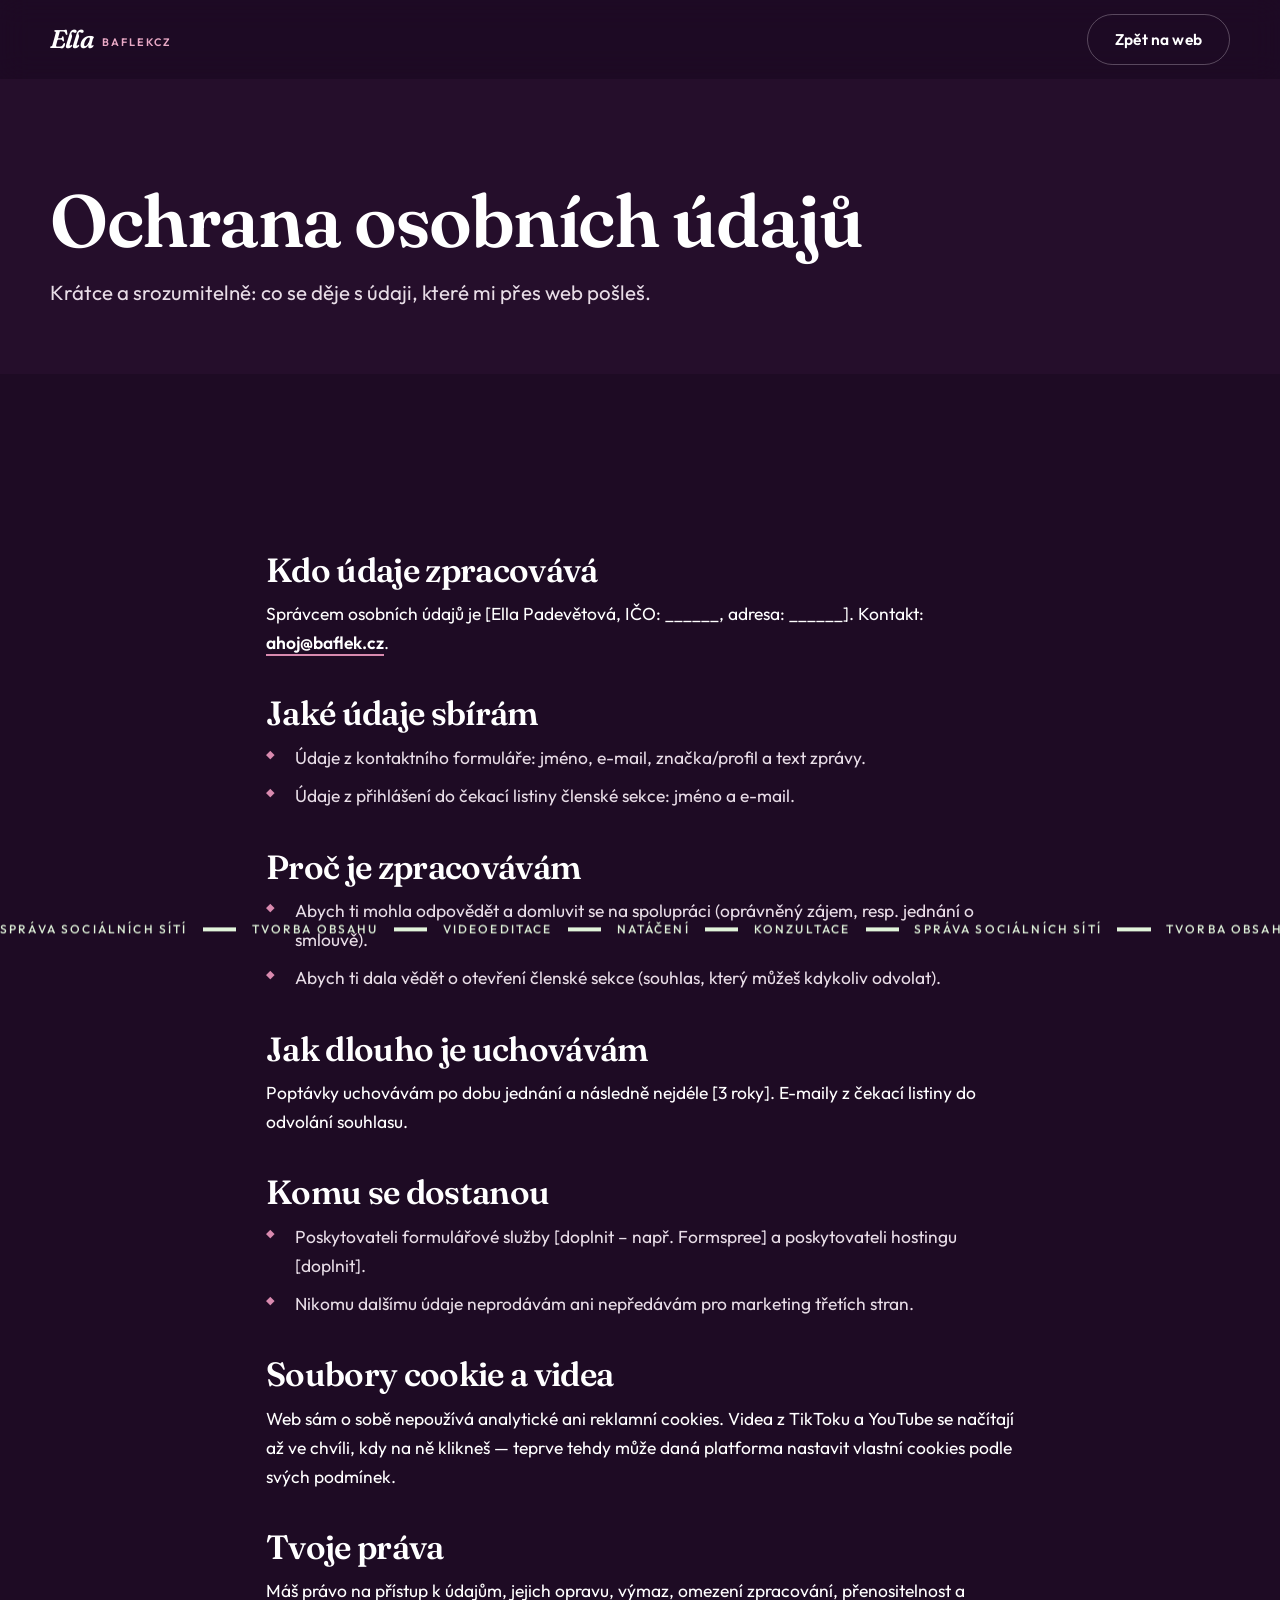
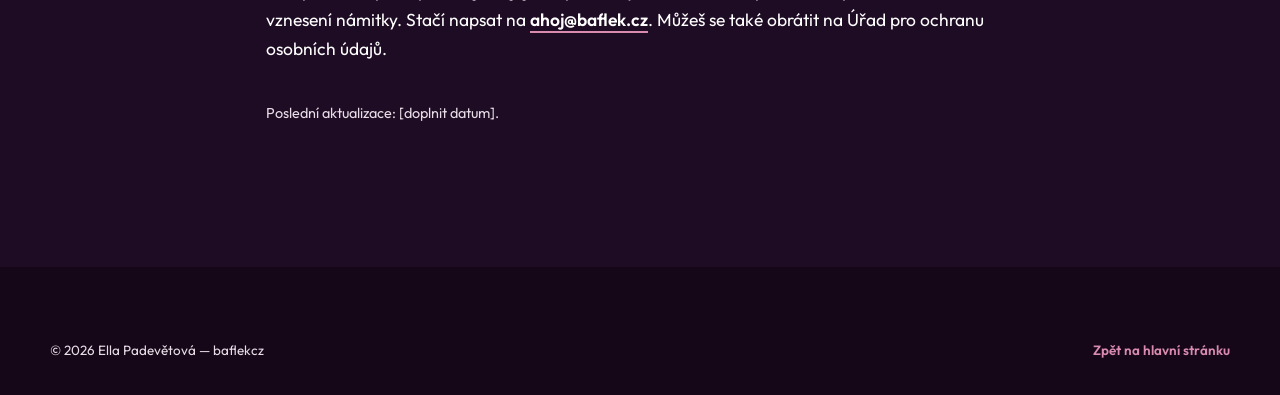
==== ochrana-osobnich-udaju.html @ c5ff00ac "Web Ella / baflekcz Statický web kreativní značky Ella / baflekcz — správa sociálních sítí, tvorba o" ====
<!DOCTYPE html>
<html lang="cs">
<head>
<meta charset="utf-8">
<meta name="viewport" content="width=device-width, initial-scale=1">
<title>Ochrana osobních údajů — Ella (baflekcz)</title>
<meta name="description" content="Jak nakládám s osobními údaji, které mi pošlete přes formulář na webu.">
<link rel="canonical" href="https://www.baflek.cz/ochrana-osobnich-udaju.html">
<meta name="robots" content="index, follow">
<meta name="theme-color" content="#1E0C22">
<link rel="icon" href="assets/img/favicon.svg" type="image/svg+xml">
<link rel="preconnect" href="https://fonts.googleapis.com">
<link rel="preconnect" href="https://fonts.gstatic.com" crossorigin>
<link href="https://fonts.googleapis.com/css2?family=Fraunces:ital,opsz,wght@0,9..144,400..700;1,9..144,400..700&family=Outfit:wght@300;400;500;600&display=swap" rel="stylesheet">
<link rel="stylesheet" href="assets/css/style.css">
<link rel="stylesheet" href="assets/css/motion.css">
<script>document.documentElement.classList.add("js");</script>
</head>
<body>
<a class="skip-link" href="#main">Přeskočit na obsah</a>

<header class="header" id="header">
  <div class="container header__inner">
    <a class="brand" href="index.html"><span class="brand__mark">Ella</span><span class="brand__handle">baflekcz</span></a>
    <a class="btn btn--ghost" href="index.html">Zpět na web</a>
  </div>
</header>

<main id="main">
  <section class="page-hero">
    <div class="container">
      <h1>Ochrana osobních údajů</h1>
      <p class="lead">Krátce a srozumitelně: co se děje s údaji, které mi přes web pošleš.</p>
    </div>
  </section>

  <section class="section">
    <div class="container prose">
      <!--
        ⚠️ DOPLNIT PŘED SPUŠTĚNÍM
        Níže jsou hranaté závorky, kam je potřeba doplnit skutečné údaje
        (jméno/firma, IČO, adresa, e-mail) a ověřit použité služby.
        Tenhle text je vzor, ne právní poradenství.
      -->
      <h2>Kdo údaje zpracovává</h2>
      <p>
        Správcem osobních údajů je [Ella Padevětová, IČO: ______, adresa: ______].
        Kontakt: <a class="link-underline" href="mailto:ahoj@baflek.cz">ahoj@baflek.cz</a>.
      </p>

      <h2>Jaké údaje sbírám</h2>
      <ul>
        <li>Údaje z kontaktního formuláře: jméno, e-mail, značka/profil a text zprávy.</li>
        <li>Údaje z přihlášení do čekací listiny členské sekce: jméno a e-mail.</li>
      </ul>

      <h2>Proč je zpracovávám</h2>
      <ul>
        <li>Abych ti mohla odpovědět a domluvit se na spolupráci (oprávněný zájem, resp. jednání o smlouvě).</li>
        <li>Abych ti dala vědět o otevření členské sekce (souhlas, který můžeš kdykoliv odvolat).</li>
      </ul>

      <h2>Jak dlouho je uchovávám</h2>
      <p>
        Poptávky uchovávám po dobu jednání a následně nejdéle [3 roky].
        E-maily z čekací listiny do odvolání souhlasu.
      </p>

      <h2>Komu se dostanou</h2>
      <ul>
        <li>Poskytovateli formulářové služby [doplnit – např. Formspree] a poskytovateli hostingu [doplnit].</li>
        <li>Nikomu dalšímu údaje neprodávám ani nepředávám pro marketing třetích stran.</li>
      </ul>

      <h2>Soubory cookie a videa</h2>
      <p>
        Web sám o sobě nepoužívá analytické ani reklamní cookies. Videa z TikToku
        a YouTube se načítají až ve chvíli, kdy na ně klikneš — teprve tehdy může
        daná platforma nastavit vlastní cookies podle svých podmínek.
      </p>

      <h2>Tvoje práva</h2>
      <p>
        Máš právo na přístup k údajům, jejich opravu, výmaz, omezení zpracování,
        přenositelnost a vznesení námitky. Stačí napsat na
        <a class="link-underline" href="mailto:ahoj@baflek.cz">ahoj@baflek.cz</a>.
        Můžeš se také obrátit na Úřad pro ochranu osobních údajů.
      </p>

      <p style="margin-top:2.4rem; color: var(--ink-soft); font-size:.9rem;">
        Poslední aktualizace: [doplnit datum].
      </p>
    </div>
  </section>
</main>

<footer class="footer">
  <div class="container">
    <div class="footer__bottom" style="border-top:0; padding-top:0;">
      <span>© <span id="rok">2026</span> Ella Padevětová — baflekcz</span>
      <a class="link-underline" style="color: var(--accent); background-image:none;" href="index.html">Zpět na hlavní stránku</a>
    </div>
  </div>
</footer>
<script src="assets/js/main.js" defer></script>
<script src="assets/js/motion.js" defer></script>
</body>
</html>
---- assets/css/style.css ----
/* =========================================================
   Ella / baflekcz — vizuální styl
   Základní barva: #4B2348 (švestková)
   Záměr: výrazné, kreativní, ženské a profesionální.
   Bez dominantní černé, bez "business bro", bez cukrkandlové růžové.
   ========================================================= */

/* ---------- 1. Tokeny ---------- */
:root {
  /* ---- Značka ----
     Švestková je hlavní barva. Fialová, modrá a burgundy z Instagramu
     jsou v paletě jako hloubka a záře, nikdy jako dominantní plocha. */
  --plum:        #4B2348;  /* hlavní švestková */
  --plum-soft:   #6E3A69;
  --burgundy:    #7A2445;  /* červeno-fialová – hloubka a přechody */
  --violet:      #3D2A6E;  /* modro-fialová – jen v zářích, ne jako plocha */

  /* ---- Tmavé plochy ---- */
  --bg:          #1E0B24;  /* pozadí celého webu */
  --bg-deep:     #150718;  /* patička */
  --surface:     #2B1233;  /* karty */
  --surface-alt: #250E2B;  /* jemně odlišená sekce */
  --surface-hi:  #38193F;  /* vstupní pole a hover */

  /* ---- Zvýraznění ---- */
  --accent:      #D98AAF;  /* hlavní zvýraznění – tlačítka a akcenty */
  --accent-hi:   #E9A9C6;  /* hover */
  --on-accent:   #2A0E1C;  /* text na zvýrazněné ploše */

  /* ---- Text ---- */
  --ink:         #FFFFFF;  /* hlavní text a nadpisy */
  --ink-soft:    #E8DDE7;  /* sekundární text */
  --ink-mute:    #B49CB7;  /* popisky, meta údaje */
  --lilac:       #E7D9E8;  /* světlá lila */
  --offwhite:    #FAF7FA;
  --cream:       var(--offwhite);

  --on-dark:      var(--ink);
  --on-dark-soft: var(--ink-soft);
  --plum-deep:    #2A1030;
  --accent-deep:  var(--accent-hi);

  /* ---- Linky a obrysy ---- */
  --line:        rgba(232, 221, 231, .14);
  --line-strong: rgba(232, 221, 231, .30);

  /* ---- Typografie ---- */
  --font-display: "Fraunces", "Georgia", "Times New Roman", serif;
  --font-body: "Outfit", "Segoe UI", system-ui, -apple-system, sans-serif;

  /* ---- Rytmus ---- */
  --container: 1180px;
  --gutter: clamp(1.25rem, 5vw, 3rem);
  --section-y: clamp(4.5rem, 11vw, 9rem);
  --radius: 22px;
  --radius-lg: 40px;

  --shadow-sm: 0 2px 10px rgba(0, 0, 0, .28);
  --shadow-md: 0 18px 40px -22px rgba(0, 0, 0, .7);
  --shadow-lg: 0 40px 80px -40px rgba(0, 0, 0, .85);

  --ease: cubic-bezier(.22, 1, .36, 1);
}

/* ---------- 2. Reset & základ ---------- */
*, *::before, *::after { box-sizing: border-box; }

html {
  scroll-behavior: smooth;
  -webkit-text-size-adjust: 100%;
  scroll-padding-top: 92px;
}

body {
  margin: 0;
  font-family: var(--font-body);
  font-size: clamp(1rem, .96rem + .25vw, 1.09rem);
  line-height: 1.65;
  color: var(--ink);
  background: var(--bg);
  -webkit-font-smoothing: antialiased;
  overflow-x: hidden;
}

img, svg, video, iframe { display: block; max-width: 100%; }
img { height: auto; }

a { color: inherit; text-decoration: none; }
button { font: inherit; cursor: pointer; border: 0; background: none; color: inherit; }
ul { list-style: none; margin: 0; padding: 0; }

h1, h2, h3, h4 {
  font-family: var(--font-display);
  font-weight: 600;
  line-height: 1.04;
  letter-spacing: -.02em;
  margin: 0;
  font-variation-settings: "SOFT" 0, "WONK" 1, "opsz" 40;
}

p { margin: 0 0 1.1em; }
p:last-child { margin-bottom: 0; }

::selection { background: var(--accent); color: var(--on-accent); }

:focus-visible {
  outline: 3px solid var(--accent);
  outline-offset: 3px;
  border-radius: 6px;
}

/* ---------- 3. Layout pomůcky ---------- */
.container {
  width: min(100% - (2 * var(--gutter)), var(--container));
  margin-inline: auto;
}
.container--wide { width: min(100% - (2 * var(--gutter)), 1380px); }

.section { padding-block: var(--section-y); position: relative; }

.visually-hidden {
  position: absolute !important;
  width: 1px; height: 1px;
  margin: -1px; padding: 0; border: 0;
  clip-path: inset(50%);
  overflow: hidden; white-space: nowrap;
}

.skip-link {
  position: absolute; top: .5rem; left: .5rem;
  transform: translateY(-200%);
  background: var(--plum); color: var(--cream);
  padding: .7rem 1.1rem; border-radius: 999px; z-index: 200;
  transition: transform .2s var(--ease);
}
.skip-link:focus { transform: translateY(0); }

/* ---------- 4. Typografické stavební prvky ---------- */
.eyebrow {
  display: inline-flex;
  align-items: center;
  gap: .6rem;
  font-size: .74rem;
  letter-spacing: .22em;
  text-transform: uppercase;
  font-weight: 600;
  color: var(--lilac);
  margin: 0 0 1.1rem;
}
.eyebrow::before {
  content: "";
  width: 26px; height: 2px;
  background: var(--accent);
  border-radius: 2px;
}
.eyebrow--light { color: var(--lilac); }

.section-title {
  font-size: clamp(2.1rem, 1.4rem + 3.2vw, 4rem);
  max-width: 20ch;
}
.section-title em {
  font-style: italic;
  color: var(--accent);
  font-variation-settings: "SOFT" 40, "WONK" 1;
}

.lead {
  font-size: clamp(1.05rem, 1rem + .45vw, 1.28rem);
  color: var(--ink-soft);
  max-width: 58ch;
}

.section-head {
  display: grid;
  gap: clamp(1.2rem, 3vw, 3rem);
  grid-template-columns: 1fr;
  align-items: end;
  margin-bottom: clamp(2.5rem, 6vw, 4.5rem);
}
@media (min-width: 900px) {
  .section-head--split { grid-template-columns: 1.15fr .85fr; }
}

/* Číslo sekce */
.section-index {
  font-family: var(--font-display);
  font-size: .85rem;
  letter-spacing: .1em;
  color: var(--accent-deep);
  font-weight: 600;
}

/* ---------- 5. Tlačítka ---------- */
.btn {
  --btn-bg: var(--accent);
  --btn-fg: var(--on-accent);
  display: inline-flex;
  align-items: center;
  justify-content: center;
  gap: .6rem;
  padding: .95rem 1.7rem;
  background: var(--btn-bg);
  color: var(--btn-fg);
  border-radius: 999px;
  font-weight: 600;
  font-size: .97rem;
  letter-spacing: .01em;
  line-height: 1.2;
  text-align: center;
  transition: transform .35s var(--ease), box-shadow .35s var(--ease), background-color .25s ease;
  box-shadow: var(--shadow-sm);
  will-change: transform;
}
.btn:hover { transform: translateY(-3px); box-shadow: var(--shadow-md); background: var(--accent-deep); }
.btn:active { transform: translateY(-1px); }

.btn--accent { --btn-bg: var(--accent); --btn-fg: var(--on-accent); }
.btn--accent:hover { background: var(--accent-deep); color: var(--on-accent); }

.btn--ghost {
  --btn-bg: transparent;
  --btn-fg: var(--ink);
  border: 1.5px solid var(--line-strong);
  box-shadow: none;
}
.btn--ghost:hover { background: rgba(247, 238, 244, .09); color: var(--ink); }

.btn--light { --btn-bg: var(--cream); --btn-fg: var(--plum); }
.btn--light:hover { background: #fff; color: var(--plum-deep); }

.btn .arrow { transition: transform .35s var(--ease); }
.btn:hover .arrow { transform: translateX(4px); }

/* Textový odkaz s podtržením */
.link-underline {
  font-weight: 600;
  color: var(--ink);
  background-image: linear-gradient(var(--accent), var(--accent));
  background-size: 100% 2px;
  background-repeat: no-repeat;
  background-position: 0 100%;
  padding-bottom: 2px;
  transition: background-size .3s var(--ease);
}
.link-underline:hover { background-size: 100% 8px; }

/* ---------- 6. Hlavička ---------- */
.header {
  position: sticky;
  top: 0;
  z-index: 100;
  padding-block: .85rem;
  background: rgba(30, 11, 36, .72);
  backdrop-filter: blur(14px);
  -webkit-backdrop-filter: blur(14px);
  border-bottom: 1px solid transparent;
  transition: border-color .3s ease, background-color .3s ease, padding .3s ease;
}
.header.is-stuck {
  border-bottom-color: var(--line);
  background: rgba(30, 11, 36, .94);
}

.header__inner {
  display: flex;
  align-items: center;
  justify-content: space-between;
  gap: 1rem;
}

.brand {
  display: inline-flex;
  align-items: baseline;
  gap: .5rem;
  font-family: var(--font-display);
  font-size: 1.6rem;
  font-weight: 600;
  letter-spacing: -.03em;
  color: var(--ink);
}
.brand__mark {
  font-style: italic;
  font-variation-settings: "SOFT" 60, "WONK" 1;
}
.brand__handle {
  font-family: var(--font-body);
  font-size: .68rem;
  letter-spacing: .18em;
  text-transform: uppercase;
  font-weight: 600;
  color: var(--accent-deep);
  transform: translateY(-2px);
}

.nav { display: none; }
@media (min-width: 940px) {
  .nav { display: flex; align-items: center; gap: clamp(1rem, 2.2vw, 2rem); }
}
.nav__link {
  font-size: .95rem;
  font-weight: 500;
  color: var(--ink-soft);
  position: relative;
  padding-block: .3rem;
  transition: color .2s ease;
}
.nav__link::after {
  content: "";
  position: absolute;
  left: 0; bottom: 0;
  width: 100%; height: 2px;
  background: var(--accent);
  border-radius: 2px;
  transform: scaleX(0);
  transform-origin: left;
  transition: transform .3s var(--ease);
}
.nav__link:hover, .nav__link.is-active { color: var(--ink); }
.nav__link:hover::after, .nav__link.is-active::after { transform: scaleX(1); }

.header__cta { display: none; }
@media (min-width: 940px) { .header__cta { display: inline-flex; padding: .7rem 1.35rem; font-size: .9rem; } }

/* Burger */
.burger {
  display: inline-flex;
  flex-direction: column;
  justify-content: center;
  gap: 5px;
  width: 46px; height: 46px;
  align-items: center;
  border-radius: 50%;
  background: rgba(247, 238, 244, .08);
  transition: background-color .25s ease;
}
.burger:hover { background: rgba(247, 238, 244, .15); }
.burger span {
  display: block;
  width: 19px; height: 2px;
  background: var(--ink);
  border-radius: 2px;
  transition: transform .3s var(--ease), opacity .2s ease;
}
@media (min-width: 940px) { .burger { display: none; } }
.burger[aria-expanded="true"] span:nth-child(1) { transform: translateY(7px) rotate(45deg); }
.burger[aria-expanded="true"] span:nth-child(2) { opacity: 0; }
.burger[aria-expanded="true"] span:nth-child(3) { transform: translateY(-7px) rotate(-45deg); }

/* Mobilní menu */
.mobile-nav {
  position: fixed;
  inset: 0;
  z-index: 99;
  background: var(--plum-deep);
  color: var(--on-dark);
  padding: 6.5rem var(--gutter) 3rem;
  display: flex;
  flex-direction: column;
  justify-content: center;
  gap: .4rem;
  opacity: 0;
  visibility: hidden;
  transform: translateY(-12px);
  transition: opacity .35s var(--ease), transform .35s var(--ease), visibility .35s;
}
.mobile-nav.is-open { opacity: 1; visibility: visible; transform: translateY(0); }
.mobile-nav a {
  font-family: var(--font-display);
  font-size: clamp(1.8rem, 8vw, 2.6rem);
  padding-block: .35rem;
  border-bottom: 1px solid rgba(246, 236, 243, .12);
}
.mobile-nav a:last-of-type { border-bottom: 0; }
.mobile-nav .btn { margin-top: 1.6rem; align-self: flex-start; }
body.no-scroll { overflow: hidden; }

/* ---------- 7. Hero ---------- */
.hero {
  position: relative;
  padding-top: clamp(3rem, 7vw, 5.5rem);
  padding-bottom: clamp(3rem, 8vw, 6rem);
  overflow: hidden;
}

.hero__grid {
  display: grid;
  gap: clamp(2.5rem, 6vw, 4rem);
  align-items: center;
}
@media (min-width: 980px) {
  .hero__grid { grid-template-columns: 1.08fr .92fr; }
}

.hero__title {
  font-size: clamp(3.2rem, 1.5rem + 9vw, 8rem);
  line-height: .92;
  letter-spacing: -.045em;
  color: var(--ink);
  margin-bottom: 1.4rem;
}
.hero__title .line { display: block; }
.hero__title .accentuate {
  font-style: italic;
  font-variation-settings: "SOFT" 60, "WONK" 1;
  color: var(--accent);
}

.hero__intro { max-width: 46ch; margin-bottom: 2rem; }

.hero__actions { display: flex; flex-wrap: wrap; gap: .8rem; }

.hero__meta {
  display: flex;
  flex-wrap: wrap;
  gap: 1.6rem 2.4rem;
  margin-top: clamp(2.4rem, 5vw, 3.4rem);
  padding-top: 1.8rem;
  border-top: 1px solid var(--line);
}
.hero__stat strong {
  display: block;
  font-family: var(--font-display);
  font-size: clamp(1.6rem, 1.2rem + 1.4vw, 2.3rem);
  color: var(--ink);
  line-height: 1;
}
.hero__stat span {
  font-size: .82rem;
  letter-spacing: .06em;
  color: var(--ink-soft);
  text-transform: uppercase;
}

/* Portrét v oblouku */
.hero__visual { position: relative; }

.arch {
  position: relative;
  aspect-ratio: 4 / 5;
  border-radius: 50vw 50vw 28px 28px;
  overflow: hidden;
  background: linear-gradient(155deg, #7A4374 0%, #4B2348 55%, #331634 100%);
  box-shadow: var(--shadow-lg);
  isolation: isolate;
}
.arch img { width: 100%; height: 100%; object-fit: cover; }
.arch__placeholder {
  position: absolute;
  inset: 0;
  display: grid;
  place-content: center;
  text-align: center;
  gap: .6rem;
  padding: 2rem;
  color: var(--on-dark-soft);
}
.arch__placeholder strong {
  font-family: var(--font-display);
  font-size: clamp(2.4rem, 6vw, 3.6rem);
  color: var(--on-dark);
  font-style: italic;
}
.arch__placeholder span { font-size: .78rem; letter-spacing: .18em; text-transform: uppercase; }

/* Dekorativní tvary */
.blob {
  position: absolute;
  border-radius: 50%;
  filter: blur(60px);
  opacity: .42;
  z-index: -1;
  pointer-events: none;
}
.blob--1 { width: 46vw; max-width: 560px; aspect-ratio: 1; background: var(--violet); top: -14%; right: -12%; }
.blob--2 { width: 34vw; max-width: 420px; aspect-ratio: 1; background: var(--burgundy); bottom: -10%; left: -12%; }

.sticker {
  position: absolute;
  display: grid;
  place-content: center;
  text-align: center;
  width: clamp(96px, 14vw, 138px);
  aspect-ratio: 1;
  border-radius: 50%;
  background: var(--accent);
  color: var(--on-accent);
  font-family: var(--font-display);
  font-size: clamp(.78rem, 1.1vw, .95rem);
  font-weight: 600;
  line-height: 1.25;
  padding: .8rem;
  box-shadow: var(--shadow-md);
  transform: rotate(-9deg);
  z-index: 3;
}
.hero .sticker { right: -4%; bottom: 8%; animation: float 6s ease-in-out infinite; }

@keyframes float {
  0%, 100% { transform: rotate(-9deg) translateY(0); }
  50%      { transform: rotate(-6deg) translateY(-10px); }
}

/* ---------- 8. Běžící pás ---------- */
.marquee {
  background: var(--plum);
  color: var(--on-dark);
  padding-block: 1.05rem;
  overflow: hidden;
  border-block: 1px solid rgba(255,255,255,.08);
}
.marquee__track {
  display: flex;
  gap: 2.6rem;
  width: max-content;
  animation: slide 34s linear infinite;
}
.marquee__track > span {
  display: inline-flex;
  align-items: center;
  gap: 2.6rem;
  font-family: var(--font-display);
  font-size: clamp(1.05rem, 2.4vw, 1.6rem);
  white-space: nowrap;
  letter-spacing: -.01em;
}
.marquee__track > span::after {
  content: "✦";
  color: var(--accent);
  font-size: .8em;
}
.marquee:hover .marquee__track { animation-play-state: paused; }

@keyframes slide {
  from { transform: translateX(0); }
  to   { transform: translateX(-50%); }
}

/* ---------- 9. Služby ---------- */
.services__grid {
  display: grid;
  gap: 1.1rem;
  grid-template-columns: repeat(auto-fit, minmax(min(100%, 270px), 1fr));
}

.service {
  position: relative;
  padding: clamp(1.6rem, 3vw, 2.2rem);
  background: var(--surface);
  border: 1px solid var(--line);
  border-radius: var(--radius);
  transition: transform .4s var(--ease), box-shadow .4s var(--ease), border-color .3s ease;
  overflow: hidden;
}
.service::after {
  content: "";
  position: absolute;
  inset: auto -30% -60% auto;
  width: 200px; aspect-ratio: 1;
  background: radial-gradient(circle, rgba(217,138,175,.20), transparent 70%);
  opacity: 0;
  transition: opacity .4s ease;
}
.service:hover { transform: translateY(-6px); box-shadow: var(--shadow-md); border-color: var(--line-strong); }
.service:hover::after { opacity: 1; }

.service__num {
  font-family: var(--font-display);
  font-size: .8rem;
  color: var(--accent-deep);
  letter-spacing: .1em;
  display: block;
  margin-bottom: 1.4rem;
}
.service h3 {
  font-size: clamp(1.25rem, 1.1rem + .5vw, 1.5rem);
  margin-bottom: .6rem;
  color: var(--ink);
}
.service p { font-size: .96rem; color: var(--ink-soft); margin: 0; }

/* ---------- 10. Ukázky práce (videa) ---------- */
.work { background: var(--surface-alt); }

/* Mřížka je záměrně jen 1 nebo 3 sloupce.
   Videa na výšku vyplní řadu po třech, videa na šířku dostanou
   vlastní pruh přes celou šířku — díky tomu v mřížce nevznikají
   prázdná místa a širokoúhlé video není zbytečně malé. */
.work__grid {
  display: grid;
  gap: clamp(1rem, 2.4vw, 1.6rem);
  grid-template-columns: 1fr;
  align-items: start;
}
@media (min-width: 900px) {
  .work__grid { grid-template-columns: repeat(3, 1fr); }
}

.work__item--wide {
  grid-column: 1 / -1;
  width: 100%;
  max-width: 940px;
  margin-inline: auto;
}

.video-card {
  position: relative;
  border-radius: var(--radius);
  overflow: hidden;
  background: var(--plum-deep);
  box-shadow: var(--shadow-md);
  transition: transform .4s var(--ease);
}
.video-card:hover { transform: translateY(-5px); }

.video-card__frame {
  position: relative;
  width: 100%;
  border: 0;
  padding: 0;
  display: block;
  background: linear-gradient(150deg, var(--plum) 0%, var(--plum-deep) 100%);
  cursor: pointer;
  overflow: hidden;
}
.video-card__frame[data-ratio="9:16"] { aspect-ratio: 9 / 16; }
.video-card__frame[data-ratio="16:9"] { aspect-ratio: 16 / 9; }
.video-card__frame[data-ratio="1:1"]  { aspect-ratio: 1 / 1; }

.video-card__frame img {
  position: absolute; inset: 0;
  width: 100%; height: 100%;
  object-fit: cover;
  transition: transform .6s var(--ease), opacity .3s ease;
}
.video-card__frame:hover img { transform: scale(1.05); }

.video-card__frame iframe {
  position: absolute; inset: 0;
  width: 100%; height: 100%;
  border: 0;
}

.video-card__play {
  position: absolute;
  left: 50%; top: 50%;
  transform: translate(-50%, -50%);
  width: 66px; aspect-ratio: 1;
  border-radius: 50%;
  background: rgba(251, 246, 241, .92);
  display: grid;
  place-content: center;
  box-shadow: 0 10px 30px rgba(0,0,0,.3);
  transition: transform .3s var(--ease), background-color .3s ease;
  z-index: 2;
}
.video-card__play svg { width: 20px; height: 20px; fill: var(--plum); margin-left: 3px; }
.video-card__frame:hover .video-card__play { transform: translate(-50%, -50%) scale(1.09); background: #fff; }

.video-card__label {
  position: absolute;
  left: 0; right: 0; bottom: 0;
  padding: 2.6rem 1.1rem 1.1rem;
  background: linear-gradient(to top, rgba(46,19,48,.9), transparent);
  color: var(--on-dark);
  text-align: left;
  z-index: 2;
  pointer-events: none;
}
.video-card__label strong { display: block; font-family: var(--font-display); font-size: 1.05rem; }
.video-card__label span { font-size: .78rem; letter-spacing: .1em; text-transform: uppercase; color: var(--on-dark-soft); }

.work__note {
  margin-top: 2.4rem;
  font-size: .93rem;
  color: var(--ink-soft);
  display: flex;
  flex-wrap: wrap;
  align-items: center;
  gap: .5rem 1rem;
}

/* ---------- 11. Reference ---------- */
.testimonials__grid {
  display: grid;
  gap: 1.1rem;
  grid-template-columns: repeat(auto-fit, minmax(min(100%, 300px), 1fr));
}

.testimonial {
  position: relative;
  padding: clamp(1.7rem, 3vw, 2.4rem);
  background: var(--surface);
  border-radius: var(--radius);
  border: 1px solid var(--line);
  display: flex;
  flex-direction: column;
  gap: 1.4rem;
  box-shadow: var(--shadow-sm);
}
.testimonial::before {
  content: "”";
  position: absolute;
  top: -.1em; right: .35em;
  font-family: var(--font-display);
  font-size: 6rem;
  line-height: 1;
  color: rgba(231, 217, 232, .16);
  pointer-events: none;
}
.testimonial blockquote {
  margin: 0;
  font-size: 1.04rem;
  color: var(--ink);
  position: relative;
  z-index: 1;
}
.testimonial figcaption {
  margin-top: auto;
  display: flex;
  align-items: center;
  gap: .85rem;
  font-size: .9rem;
}
.testimonial__avatar {
  width: 44px; height: 44px;
  flex: none;
  border-radius: 50%;
  background: var(--plum-soft);
  color: var(--cream);
  display: grid;
  place-content: center;
  font-family: var(--font-display);
  font-size: 1.05rem;
}
.testimonial__who strong { display: block; color: var(--ink); }
.testimonial__who span { color: var(--ink-soft); font-size: .84rem; }

/* ---------- 12. O mně ---------- */
.about { background: var(--plum-deep); color: var(--on-dark); }
.about .section-title { color: var(--on-dark); }
.about .section-title em { color: var(--accent); }
.about .lead { color: var(--on-dark-soft); }

.about__grid {
  display: grid;
  gap: clamp(2.4rem, 6vw, 4.5rem);
  align-items: start;
}
@media (min-width: 980px) { .about__grid { grid-template-columns: .85fr 1.15fr; } }

.about__visual { position: relative; }
.about .arch {
  border-radius: 50vw 50vw 28px 28px;
  background: linear-gradient(155deg, var(--plum-soft), var(--plum));
  aspect-ratio: 3 / 4;
}
.about .sticker { left: -6%; bottom: 6%; transform: rotate(8deg); }

.story { display: grid; gap: 1.6rem; margin-top: clamp(1.4rem, 3vw, 2.2rem); }
.story p { color: var(--on-dark-soft); font-size: 1.03rem; }
.story p strong { color: var(--on-dark); font-weight: 600; }

.timeline { display: grid; gap: 0; margin-top: .6rem; }
.timeline li {
  display: grid;
  grid-template-columns: 74px 1fr;
  gap: 1.2rem;
  padding: 1.1rem 0;
  border-top: 1px solid rgba(246, 236, 243, .14);
  align-items: baseline;
}
.timeline li:last-child { padding-bottom: 0; }
.timeline__when {
  font-family: var(--font-display);
  color: var(--accent);
  font-size: .95rem;
  letter-spacing: .02em;
}
.timeline__what { color: var(--on-dark-soft); font-size: .98rem; }
.timeline__what strong { color: var(--on-dark); display: block; font-weight: 600; }

/* Tým */
.team {
  margin-top: clamp(3rem, 7vw, 5rem);
  padding-top: clamp(2.4rem, 5vw, 3.4rem);
  border-top: 1px solid rgba(246, 236, 243, .16);
}
.team__grid {
  display: grid;
  gap: 1rem;
  grid-template-columns: repeat(auto-fit, minmax(min(100%, 230px), 1fr));
  margin-top: 2rem;
}
.team__card {
  padding: 1.6rem;
  border-radius: var(--radius);
  background: rgba(246, 236, 243, .06);
  border: 1px solid rgba(246, 236, 243, .12);
  transition: background-color .3s ease, transform .35s var(--ease);
}
.team__card:hover { background: rgba(246, 236, 243, .1); transform: translateY(-4px); }
.team__role {
  font-family: var(--font-display);
  font-size: 1.2rem;
  color: var(--on-dark);
  margin-bottom: .45rem;
}
.team__card p { font-size: .93rem; color: var(--on-dark-soft); margin: 0; }
.team__name {
  display: block;
  margin-top: .8rem;
  font-size: .76rem;
  letter-spacing: .16em;
  text-transform: uppercase;
  color: var(--accent);
}

/* ---------- 13. Členská sekce ---------- */
.membership__inner {
  position: relative;
  border-radius: var(--radius-lg);
  padding: clamp(2.2rem, 6vw, 4.5rem);
  background:
    radial-gradient(120% 120% at 0% 0%, rgba(217,138,175,.16), transparent 55%),
    var(--surface);
  border: 1px solid var(--line);
  overflow: hidden;
}
.membership__grid {
  display: grid;
  gap: clamp(2rem, 5vw, 3.5rem);
  align-items: center;
}
@media (min-width: 900px) { .membership__grid { grid-template-columns: 1.05fr .95fr; } }

.badge-soon {
  display: inline-flex;
  align-items: center;
  gap: .5rem;
  padding: .4rem .95rem;
  border-radius: 999px;
  background: var(--plum);
  color: var(--cream);
  font-size: .72rem;
  letter-spacing: .16em;
  text-transform: uppercase;
  font-weight: 600;
  margin-bottom: 1.2rem;
}
.badge-soon::before {
  content: "";
  width: 7px; height: 7px;
  border-radius: 50%;
  background: var(--accent);
  animation: pulse 2s ease-in-out infinite;
}
@keyframes pulse {
  0%, 100% { opacity: 1; transform: scale(1); }
  50% { opacity: .45; transform: scale(.75); }
}

.checklist { display: grid; gap: .8rem; margin-top: 1.6rem; }
.checklist li {
  display: grid;
  grid-template-columns: 24px 1fr;
  gap: .75rem;
  align-items: start;
  font-size: .98rem;
  color: var(--ink-soft);
}
.checklist li::before {
  content: "✓";
  display: grid;
  place-content: center;
  width: 24px; height: 24px;
  border-radius: 50%;
  background: var(--plum-soft);
  color: var(--cream);
  font-size: .75rem;
  font-weight: 700;
}

/* Formulář pro sběr e-mailů */
.signup {
  background: var(--surface);
  border-radius: var(--radius);
  padding: clamp(1.4rem, 3vw, 2rem);
  box-shadow: var(--shadow-md);
  border: 1px solid var(--line);
}
.signup h3 { font-size: 1.35rem; color: var(--ink); margin-bottom: .5rem; }
.signup p { font-size: .92rem; color: var(--ink-soft); }

.field { display: grid; gap: .4rem; margin-bottom: 1rem; }
.field label {
  font-size: .82rem;
  font-weight: 600;
  letter-spacing: .04em;
  color: var(--lilac);
}
.field input,
.field select,
.field textarea {
  font: inherit;
  font-size: .97rem;
  padding: .85rem 1rem;
  border-radius: 14px;
  border: 1.5px solid var(--line-strong);
  background: var(--surface-hi);
  color: var(--ink);
  width: 100%;
  transition: border-color .25s ease, background-color .25s ease;
}
.field textarea { resize: vertical; min-height: 130px; }
.field input:focus,
.field select:focus,
.field textarea:focus {
  border-color: var(--accent);
  background: var(--surface-hi);
  outline: none;
}
.field__hint { font-size: .8rem; color: var(--ink-soft); }

.form-note { font-size: .8rem; color: var(--ink-soft); margin-top: .9rem; }

/* ---------- 14. Kontakt / spolupráce ---------- */
.contact { background: var(--plum); color: var(--on-dark); }
.contact .section-title { color: var(--on-dark); }
.contact .section-title em { color: var(--accent); }
.contact .lead { color: var(--on-dark-soft); }

.contact__grid {
  display: grid;
  gap: clamp(2.4rem, 6vw, 4rem);
  align-items: start;
}
@media (min-width: 980px) { .contact__grid { grid-template-columns: .95fr 1.05fr; } }

.steps { display: grid; gap: 1.6rem; margin-top: clamp(2rem, 4vw, 2.8rem); }
.step {
  display: grid;
  grid-template-columns: 44px 1fr;
  gap: 1.1rem;
  align-items: start;
}
.step__num {
  width: 44px; height: 44px;
  border-radius: 50%;
  border: 1.5px solid var(--accent);
  color: var(--accent);
  display: grid;
  place-content: center;
  font-family: var(--font-display);
  font-size: 1rem;
}
.step h3 { font-size: 1.15rem; color: var(--on-dark); margin-bottom: .25rem; }
.step p { font-size: .95rem; color: var(--on-dark-soft); margin: 0; }

.contact__card {
  background: var(--surface);
  color: var(--ink);
  border-radius: var(--radius-lg);
  padding: clamp(1.6rem, 4vw, 2.6rem);
  box-shadow: var(--shadow-lg);
}
.contact__card h3 { font-size: clamp(1.4rem, 1.2rem + .8vw, 1.9rem); color: var(--ink); margin-bottom: 1.4rem; }

.form-row { display: grid; gap: 0 1rem; }
@media (min-width: 620px) { .form-row { grid-template-columns: 1fr 1fr; } }

.contact__direct {
  margin-top: 2.6rem;
  padding-top: 1.8rem;
  border-top: 1px solid rgba(246, 236, 243, .18);
  display: grid;
  gap: .6rem;
  font-size: .97rem;
}
.contact__direct a { color: var(--on-dark); }
.contact__direct a:hover { color: var(--accent); }

/* ---------- 15. Patička ---------- */
.footer {
  background: var(--bg-deep);
  color: var(--on-dark-soft);
  padding-block: clamp(3rem, 7vw, 4.5rem) 2rem;
}
.footer__top {
  display: grid;
  gap: 2.4rem;
  padding-bottom: 2.6rem;
  border-bottom: 1px solid rgba(246, 236, 243, .14);
}
@media (min-width: 860px) { .footer__top { grid-template-columns: 1.4fr 1fr 1fr; } }

.footer .brand { color: var(--on-dark); font-size: 2rem; }
.footer__about { max-width: 40ch; font-size: .95rem; margin-top: 1rem; }

.footer h4 {
  font-family: var(--font-body);
  font-size: .76rem;
  letter-spacing: .18em;
  text-transform: uppercase;
  color: var(--accent);
  margin-bottom: 1rem;
  font-weight: 600;
}
.footer__list { display: grid; gap: .6rem; font-size: .95rem; }
.footer__list a:hover { color: var(--on-dark); }

.socials { display: flex; flex-wrap: wrap; gap: .6rem; margin-top: 1.6rem; }
.socials a {
  width: 42px; height: 42px;
  display: grid;
  place-content: center;
  border-radius: 50%;
  background: rgba(246, 236, 243, .08);
  border: 1px solid rgba(246, 236, 243, .14);
  transition: background-color .25s ease, transform .3s var(--ease), border-color .25s ease;
}
.socials a:hover { background: var(--accent); border-color: var(--accent); transform: translateY(-3px); }
.socials svg { width: 18px; height: 18px; fill: var(--on-dark); }
.socials a:hover svg { fill: var(--on-accent); }

.footer__bottom {
  padding-top: 1.8rem;
  display: flex;
  flex-wrap: wrap;
  gap: .6rem 1.6rem;
  justify-content: space-between;
  font-size: .84rem;
}

/* ---------- 16. Vnitřní stránky ---------- */
.page-hero {
  padding-block: clamp(3.5rem, 9vw, 6.5rem) clamp(2.5rem, 6vw, 4rem);
  background: var(--surface-alt);
  position: relative;
  overflow: hidden;
}
.page-hero h1 {
  font-size: clamp(2.4rem, 1.6rem + 4.4vw, 4.6rem);
  color: var(--ink);
  margin-bottom: 1rem;
}
.prose { max-width: 68ch; }
.prose h2 { font-size: clamp(1.5rem, 1.2rem + 1.2vw, 2.1rem); color: var(--ink); margin: 2.4rem 0 .8rem; }
.prose ul { display: grid; gap: .6rem; margin: 0 0 1.2rem; }
.prose ul li { display: grid; grid-template-columns: 18px 1fr; gap: .7rem; color: var(--ink-soft); }
.prose ul li::before { content: "◆"; color: var(--accent); font-size: .7rem; line-height: 1.9; }

/* ---------- 17. Animace při scrollu ---------- */
/* Skrytí platí jen tehdy, když běží JavaScript. Kdyby se main.js
   nenačetl, zůstane celý obsah normálně viditelný. */
.js .reveal {
  opacity: 0;
  transform: translateY(22px);
  transition: opacity .7s var(--ease), transform .7s var(--ease);
}
.js .reveal.is-visible { opacity: 1; transform: none; }
.js .reveal[data-delay="1"] { transition-delay: .08s; }
.js .reveal[data-delay="2"] { transition-delay: .16s; }
.js .reveal[data-delay="3"] { transition-delay: .24s; }
.js .reveal[data-delay="4"] { transition-delay: .32s; }

@media (prefers-reduced-motion: reduce) {
  html { scroll-behavior: auto; }
  *, *::before, *::after {
    animation-duration: .001ms !important;
    animation-iteration-count: 1 !important;
    transition-duration: .001ms !important;
  }
  .js .reveal { opacity: 1; transform: none; }
}

/* ---------- 18. Tisk ---------- */
@media print {
  .header, .mobile-nav, .marquee, .burger, .video-card__play { display: none !important; }
  body { background: #fff; color: #000; }
}

/* =========================================================
   19. Video v hero sekci
   Web funguje i bez videa — dokud soubor neexistuje, zůstane
   viditelný švestkový přechod pod ním.
   ========================================================= */
.hero { isolation: isolate; }

.hero__video {
  position: absolute;
  inset: 0;
  z-index: -2;
  overflow: hidden;
  pointer-events: none;
  /* Náhrada za video, dokud soubor neexistuje. Video se vykreslí přes ni. */
  background:
    radial-gradient(70% 90% at 78% 18%, rgba(122, 36, 69, .85), transparent 70%),
    linear-gradient(205deg, var(--violet) 0%, var(--plum) 52%, #2A1030 100%);
}
.hero__video video {
  width: 100%;
  height: 100%;
  object-fit: cover;
  opacity: .55;
}
/* Tmavý závoj nad videem – drží text čitelný. Obě vrstvy jsou
   průsvitné, takže video zůstává vidět. */
.hero__video::after {
  content: "";
  position: absolute;
  inset: 0;
  background:
    linear-gradient(to bottom, transparent 55%, var(--bg) 100%),
    linear-gradient(105deg, var(--bg) 2%, rgba(30, 11, 36, .82) 40%, rgba(30, 11, 36, .30) 100%);
}

@media (prefers-reduced-motion: reduce) {
  .hero__video video { display: none; }
}

/* =========================================================
   20. Krátké představení pod hero
   ========================================================= */
.intro {
  padding-block: clamp(3rem, 7vw, 5rem);
  border-bottom: 1px solid var(--line);
}
.intro__grid {
  display: grid;
  gap: clamp(1.6rem, 4vw, 3.2rem);
  align-items: center;
}
@media (min-width: 900px) {
  .intro__grid { grid-template-columns: auto 1fr; }
}
.intro__portrait {
  width: clamp(110px, 16vw, 168px);
  aspect-ratio: 1;
  border-radius: 50%;
  object-fit: cover;
  background: linear-gradient(150deg, var(--plum-soft), var(--burgundy));
  border: 2px solid var(--line-strong);
}
.intro p {
  font-family: var(--font-display);
  font-size: clamp(1.15rem, 1rem + .85vw, 1.7rem);
  line-height: 1.42;
  color: var(--ink);
  max-width: 46ch;
  letter-spacing: -.01em;
}
.intro p em {
  font-style: italic;
  color: var(--accent);
}
.intro__more {
  margin-top: 1.4rem;
  display: inline-flex;
  align-items: center;
  gap: .5rem;
}

/* =========================================================
   21. Plovoucí CTA na konzultaci
   Na mobilu drží u spodního okraje, na desktopu doplňuje
   tlačítko v hlavičce.
   ========================================================= */
.cta-float {
  position: fixed;
  left: 50%;
  bottom: max(1rem, env(safe-area-inset-bottom));
  transform: translate(-50%, 150%);
  z-index: 95;
  box-shadow: 0 12px 34px -10px rgba(0, 0, 0, .75);
  transition: transform .45s var(--ease), opacity .3s ease;
  white-space: nowrap;
}
.cta-float.is-visible { transform: translate(-50%, 0); }
body.no-scroll .cta-float { opacity: 0; pointer-events: none; }

@media (min-width: 940px) {
  .cta-float { left: auto; right: 1.6rem; transform: translateY(150%); }
  .cta-float.is-visible { transform: translateY(0); }
}

/* =========================================================
   22. Konzultace a rezervace termínu
   ========================================================= */
.booking { background: var(--surface-alt); }

.booking__grid {
  display: grid;
  gap: clamp(2rem, 5vw, 3.5rem);
  align-items: start;
}
@media (min-width: 1000px) {
  .booking__grid { grid-template-columns: .82fr 1.18fr; }
  .booking__intro { position: sticky; top: 108px; }
}

.booking__why {
  display: grid;
  gap: 1rem;
  margin-top: 2rem;
}
.booking__why li {
  display: grid;
  grid-template-columns: 26px 1fr;
  gap: .8rem;
  align-items: start;
  color: var(--ink-soft);
  font-size: .98rem;
}
.booking__why li::before {
  content: "";
  width: 10px; height: 10px;
  margin-top: .45rem;
  border-radius: 50%;
  background: var(--accent);
  box-shadow: 0 0 0 5px rgba(217, 138, 175, .16);
}

.booking__card {
  background: var(--surface);
  border: 1px solid var(--line);
  border-radius: var(--radius-lg);
  padding: clamp(1.5rem, 3.5vw, 2.6rem);
  box-shadow: var(--shadow-md);
}
.booking__card > h3 {
  font-size: clamp(1.35rem, 1.2rem + .7vw, 1.8rem);
  color: var(--ink);
  margin-bottom: .4rem;
}
.booking__lead {
  color: var(--ink-mute);
  font-size: .95rem;
  margin-bottom: 1.8rem;
}

/* Skupiny polí ve formuláři */
.fieldset {
  border: 0;
  padding: 0;
  margin: 0 0 1.6rem;
}
.fieldset legend {
  font-size: .74rem;
  letter-spacing: .18em;
  text-transform: uppercase;
  font-weight: 600;
  color: var(--accent);
  margin-bottom: 1rem;
  padding: 0;
}

/* Místo pro rezervační kalendář */
.booking__calendar {
  margin-top: 1.8rem;
  padding-top: 1.8rem;
  border-top: 1px solid var(--line);
}
.booking__slot {
  display: grid;
  place-content: center;
  gap: .6rem;
  text-align: center;
  min-height: 190px;
  padding: 1.6rem;
  border: 1.5px dashed var(--line-strong);
  border-radius: var(--radius);
  color: var(--ink-mute);
  font-size: .92rem;
}
.booking__slot strong {
  font-family: var(--font-display);
  font-size: 1.15rem;
  color: var(--ink-soft);
}

/* =========================================================
   23. Členství – co je veřejné a co za přihlášením
   ========================================================= */
.locked {
  display: grid;
  gap: .75rem;
  margin-top: 1.8rem;
  padding: 1.2rem 1.4rem;
  border-radius: var(--radius);
  background: rgba(232, 221, 231, .05);
  border: 1px solid var(--line);
}
.locked__row {
  display: grid;
  grid-template-columns: 22px 1fr;
  gap: .8rem;
  align-items: center;
  color: var(--ink-mute);
  font-size: .95rem;
}
.locked__row svg { width: 15px; height: 15px; fill: var(--accent); }
---- assets/css/motion.css ----
/* =========================================================
   Ella / baflekcz — vrstva pohybu (motion layer)
   Doplněk k style.css. Nemění barvy, písma ani text —
   jen to, jak se věci hýbou.

   Architektura (viz motion.js):
     VRSTVA 1  #main a obsah stránky        (normální tok)
     VRSTVA 2  .curtain                     z-index 400
     VRSTVA 3  .cursor, .blend-bar          z-index 500 / 200

   Vrstvy 2 a 3 jsou přímí potomci <body>. Nikdy nesmí ležet
   uvnitř prvku, který animuje transform / filter / opacity —
   takový prvek vytvoří nový containing block a fixed overlay
   by se začal posouvat spolu se stránkou.
   ========================================================= */

/* ---------- 1. Tokeny pohybu (jediný zdroj pravdy) ---------- */
:root {
  --ease-out:    cubic-bezier(.16, 1, .3, 1);
  --ease-in-out: cubic-bezier(.76, 0, .24, 1);
  --ease-in:     cubic-bezier(.7, 0, .84, 0);

  --dur-micro:   .25s;
  --dur-base:    .6s;
  --dur-slow:    .9s;
  --dur-curtain: 1.1s;

  --stagger-word: .04s;
  --stagger-item: .06s;

  /* výška spodního blend pásu — o tolik se zvedne plovoucí CTA */
  --blend-bar-h: 0px;   /* přepne se na výšku pásu, až se pás objeví */
}

/* =========================================================
   2. VRSTVA 2 — opona mezi stránkami (§5.C)
   Dvě plochy v barvě pozadí se zavřou přes viewport, stránka
   se vymění za nimi a plochy se zase otevřou. Animuje se
   jediná vlastnost (height) na dvou prvcích.
   ========================================================= */
.curtain {
  position: fixed;
  inset: 0;
  z-index: 400;
  pointer-events: none;
}
.curtain__panel {
  position: absolute;
  left: 0;
  width: 100%;
  /* 50.5 % místo 50 % — půl procenta zabije subpixelovou spáru
     na displejích s vysokým DPI */
  height: 50.5%;
  background: var(--bg);
  /* Animuje se scaleY, ne height. Výška by byla změna layoutu:
     prohlížeč by ji započítal do CLS a přepočítal na každý snímek.
     scaleY je čistý transform — jede na kompozitoru a CLS je nula. */
  transform: scaleY(0);
  transition: transform var(--dur-base) var(--ease-in-out);
}
.curtain__panel--top    { top: 0;    transform-origin: top; }
.curtain__panel--bottom { bottom: 0; transform-origin: bottom; }

.curtain.is-closed .curtain__panel { transform: scaleY(1); }

/* Odchod na jinou stránku smí být pomalejší než příchod:
   opona tam schovává překreslení nové stránky. */
.curtain.is-leaving .curtain__panel { transition-duration: var(--dur-curtain); }

/* =========================================================
   3. VRSTVA 3 — kurzor (§5.J)
   Jen na zařízeních s myší. mix-blend-mode: difference znamená,
   že je kurzor čitelný na každém podkladu bez jediné podmínky.
   ========================================================= */
@media (hover: hover) and (pointer: fine) {
  html.cursor-none,
  html.cursor-none * { cursor: none; }
}

.cursor {
  position: fixed;
  left: 0;
  top: 0;
  z-index: 500;
  width: 14px;
  height: 14px;
  border-radius: 50%;
  background: #fff;
  color: #000;
  pointer-events: none;
  mix-blend-mode: difference;
  display: grid;
  place-content: center;
  font-family: var(--font-body);
  font-size: 10px;
  font-weight: 600;
  letter-spacing: .08em;
  text-transform: uppercase;
  opacity: 0;
  will-change: transform;
  transition:
    width   var(--dur-micro) var(--ease-out),
    height  var(--dur-micro) var(--ease-out),
    opacity .2s ease;
}
.cursor.is-visible { opacity: 1; }
.cursor__label { opacity: 0; transition: opacity .15s ease; }
.cursor.is-wide .cursor__label { opacity: 1; }

/* =========================================================
   4. VRSTVA 3 — spodní běžící pás v blend režimu (§5.I)
   ========================================================= */
.blend-bar {
  position: fixed;
  left: 0;
  bottom: 0;
  width: 100%;
  z-index: 200;
  pointer-events: none;
  overflow: hidden;
  mix-blend-mode: difference;
  color: #fff;
  /* Pevná výška znamená, že --blend-bar-h nemusí nic měřit:
     plovoucí CTA se posadí rovnou nad pás a nic sebou necukne. */
  height: 42px;
  display: flex;
  align-items: center;
  transform: translateY(120%);
  transition: transform var(--dur-slow) var(--ease-out);
}
.blend-bar.is-visible { transform: translateY(0); }

.blend-bar__track {
  display: flex;
  width: max-content;
  align-items: center;
  animation: blend-marquee 34s linear infinite;
}
.blend-bar__item {
  display: inline-flex;
  align-items: center;
  font-size: 12px;
  font-weight: 500;
  letter-spacing: .18em;
  text-transform: uppercase;
  white-space: nowrap;
}
.blend-bar__dash {
  flex-shrink: 0;
  width: clamp(30px, 2.6vw, 50px);
  height: clamp(2px, .26vw, 4px);
  background: currentColor;
  margin: 0 clamp(10px, 1.2vw, 24px);
}
@keyframes blend-marquee {
  from { transform: translateX(0); }
  to   { transform: translateX(-50%); }
}

/* Plovoucí CTA se zvedne nad pás, aby ho nepřekrýval. */
.cta-float { bottom: calc(max(1rem, env(safe-area-inset-bottom)) + var(--blend-bar-h)); }
@media (min-width: 940px) {
  .cta-float { bottom: calc(1.6rem + var(--blend-bar-h)); }
}

/* =========================================================
   5. Ukazatel průběhu čtení (§5.K)
   ========================================================= */
.scroll-progress {
  position: fixed;
  top: 0;
  left: 0;
  height: 2px;
  width: 100%;
  z-index: 300;
  pointer-events: none;
  background: var(--accent);
  transform: scaleX(var(--progress, 0));
  transform-origin: 0 50%;
  will-change: transform;
}

/* =========================================================
   6. Nadpis po slovech (§5.E) — jen nadpisy, nikdy odstavce
   Slova vyjíždějí zpod masky. Žádné prolínání: práci odvede
   maska. Ten jeden detail dělá většinu rozdílu mezi
   „animovaným" a „drahým".
   ========================================================= */
.mtx-word {
  display: inline-block;
  overflow: hidden;
  vertical-align: bottom;
}
.mtx-inner {
  display: inline-block;
  white-space: pre;
  transform: translateY(115%);
  transition: transform var(--dur-slow) var(--ease-out);
  transition-delay: calc(var(--i, 0) * var(--stagger-word));
}
.is-revealed .mtx-inner { transform: translateY(0); }

/* =========================================================
   7. Odkrytí maskou přes clip-path (§5.G)
   Levnější než animovat výšku a nikdy nespustí layout.
   ========================================================= */
[data-reveal="clip"] {
  --mask-progress: 0;
  clip-path: inset(0 0 calc((100 - var(--mask-progress)) * 1%) 0);
}

/* =========================================================
   8. Postupné odkrývání skupin (§5.E)
   Rozestup dělá seznam živým, aniž by se cokoli hýbalo v layoutu.
   ========================================================= */
[data-stagger] > * {
  opacity: 0;
  transform: translateY(24px);
  transition:
    opacity   var(--dur-base) var(--ease-out),
    transform var(--dur-base) var(--ease-out);
}
[data-stagger].is-revealed > * {
  opacity: 1;
  transform: none;
}
[data-stagger].is-revealed > *:nth-child(1) { transition-delay: calc(0 * var(--stagger-item)); }
[data-stagger].is-revealed > *:nth-child(2) { transition-delay: calc(1 * var(--stagger-item)); }
[data-stagger].is-revealed > *:nth-child(3) { transition-delay: calc(2 * var(--stagger-item)); }
[data-stagger].is-revealed > *:nth-child(4) { transition-delay: calc(3 * var(--stagger-item)); }
[data-stagger].is-revealed > *:nth-child(5) { transition-delay: calc(4 * var(--stagger-item)); }
[data-stagger].is-revealed > *:nth-child(6) { transition-delay: calc(5 * var(--stagger-item)); }
[data-stagger].is-revealed > *:nth-child(n+7) { transition-delay: calc(6 * var(--stagger-item)); }

/* =========================================================
   9. Paralaxa (§5.H)
   Hloubka vzniká z rozdílu rychlostí, ne z velkého pohybu.
   Na tělo textu se nikdy nepoužívá — zhoršuje čtení.
   ========================================================= */
[data-parallax] > * { will-change: transform; }

/* =========================================================
   10. Rámeček videa v hero sekci — podpisový moment (§5.F)
   Video se nikdy nezvětšuje. Vyplňuje celou plochu a je
   oříznuté maskou; při scrollu se otevírá jen ta maska.
   Proto to působí jako clona, ne jako zoom.
   ========================================================= */
.hero__video {
  --frame: 0;                      /* 0 = rámeček, 1 = celá plocha */
  --frame-inset: 5vw;
  --frame-radius: var(--radius-lg);
  clip-path: inset(
    calc(var(--frame-inset) * (1 - var(--frame)))
    calc(var(--frame-inset) * (1 - var(--frame)))
    calc(var(--frame-inset) * (1 - var(--frame)))
    calc(var(--frame-inset) * (1 - var(--frame)))
    round calc(var(--frame-radius) * (1 - var(--frame)))
  );
}
@media (max-width: 720px) {
  .hero__video { --frame-inset: 3vw; }
}

/* =========================================================
   11. Magnetická tlačítka (§5.D)
   Obal je magnetické pole: neviditelné, neklikatelné.
   Posun drží obal, takže vlastní :hover transform tlačítka
   (translateY) zůstává nedotčený.
   ========================================================= */
.magnet {
  /* Obal musí v layoutu zabírat přesně to co tlačítko — ani pixel navíc.
     Padding by z něj udělal jiný flex item a tlačítko by přestalo
     dorovnávat výšku sousedům (51 → 49 px). Magnetické pole proto
     nese pseudoprvek, který se layoutu nedotýká vůbec. */
  display: inline-flex;
  position: relative;
}
.magnet::before {
  content: "";
  position: absolute;
  inset: -26px;          /* dosah magnetu */
}
.magnet__pull {
  display: inline-flex;
  /* nad pseudoprvkem, jinak by pole polykalo kliknutí */
  position: relative;
  z-index: 1;
  flex: 1 1 auto;
  transform: translate3d(var(--mx, 0px), var(--my, 0px), 0);
  will-change: transform;
}
.magnet__pull > * { flex: 1 1 auto; }

/* =========================================================
   12. Mikrointerakce (§5.K)
   ========================================================= */

/* Podtržení odkazu: najede zleva, odjede doprava */
.link-wipe { position: relative; display: inline-block; }
.link-wipe::after {
  content: "";
  position: absolute;
  left: 0;
  bottom: -2px;
  width: 100%;
  height: 1px;
  background: currentColor;
  transform: scaleX(0);
  transform-origin: right;
  transition: transform .4s var(--ease-out);
}
.link-wipe:hover::after,
.link-wipe:focus-visible::after { transform: scaleX(1); transform-origin: left; }

/* Médium dýchá, rámeček drží */
.media-hover { overflow: hidden; }
.media-hover > img,
.media-hover > video,
.media-hover > .video-card__thumb {
  transition: transform .7s var(--ease-out);
}
.media-hover:hover > img,
.media-hover:hover > video,
.media-hover:hover > .video-card__thumb { transform: scale(1.04); }

/* =========================================================
   13. Přístupnost — vše výše se vypíná najednou (§4)
   Obsah zůstává čitelný a dosažitelný, jen se nehýbe.
   ========================================================= */
@media (prefers-reduced-motion: reduce) {
  .cursor,
  .blend-bar,
  .scroll-progress { display: none !important; }

  .curtain { display: none !important; }

  .mtx-inner { transform: none !important; transition: none !important; }

  [data-reveal="clip"] { clip-path: none !important; }

  [data-stagger] > * {
    opacity: 1 !important;
    transform: none !important;
    transition: none !important;
  }

  [data-parallax] > * { transform: none !important; }

  .hero__video { clip-path: none !important; }

  .magnet__pull { transform: none !important; }

  .blend-bar__track { animation: none !important; }
}

/* Bez JavaScriptu se nic neskrývá. */
html:not(.js) .mtx-inner { transform: none; }
html:not(.js) [data-stagger] > * { opacity: 1; transform: none; }
html:not(.js) [data-reveal="clip"] { clip-path: none; }
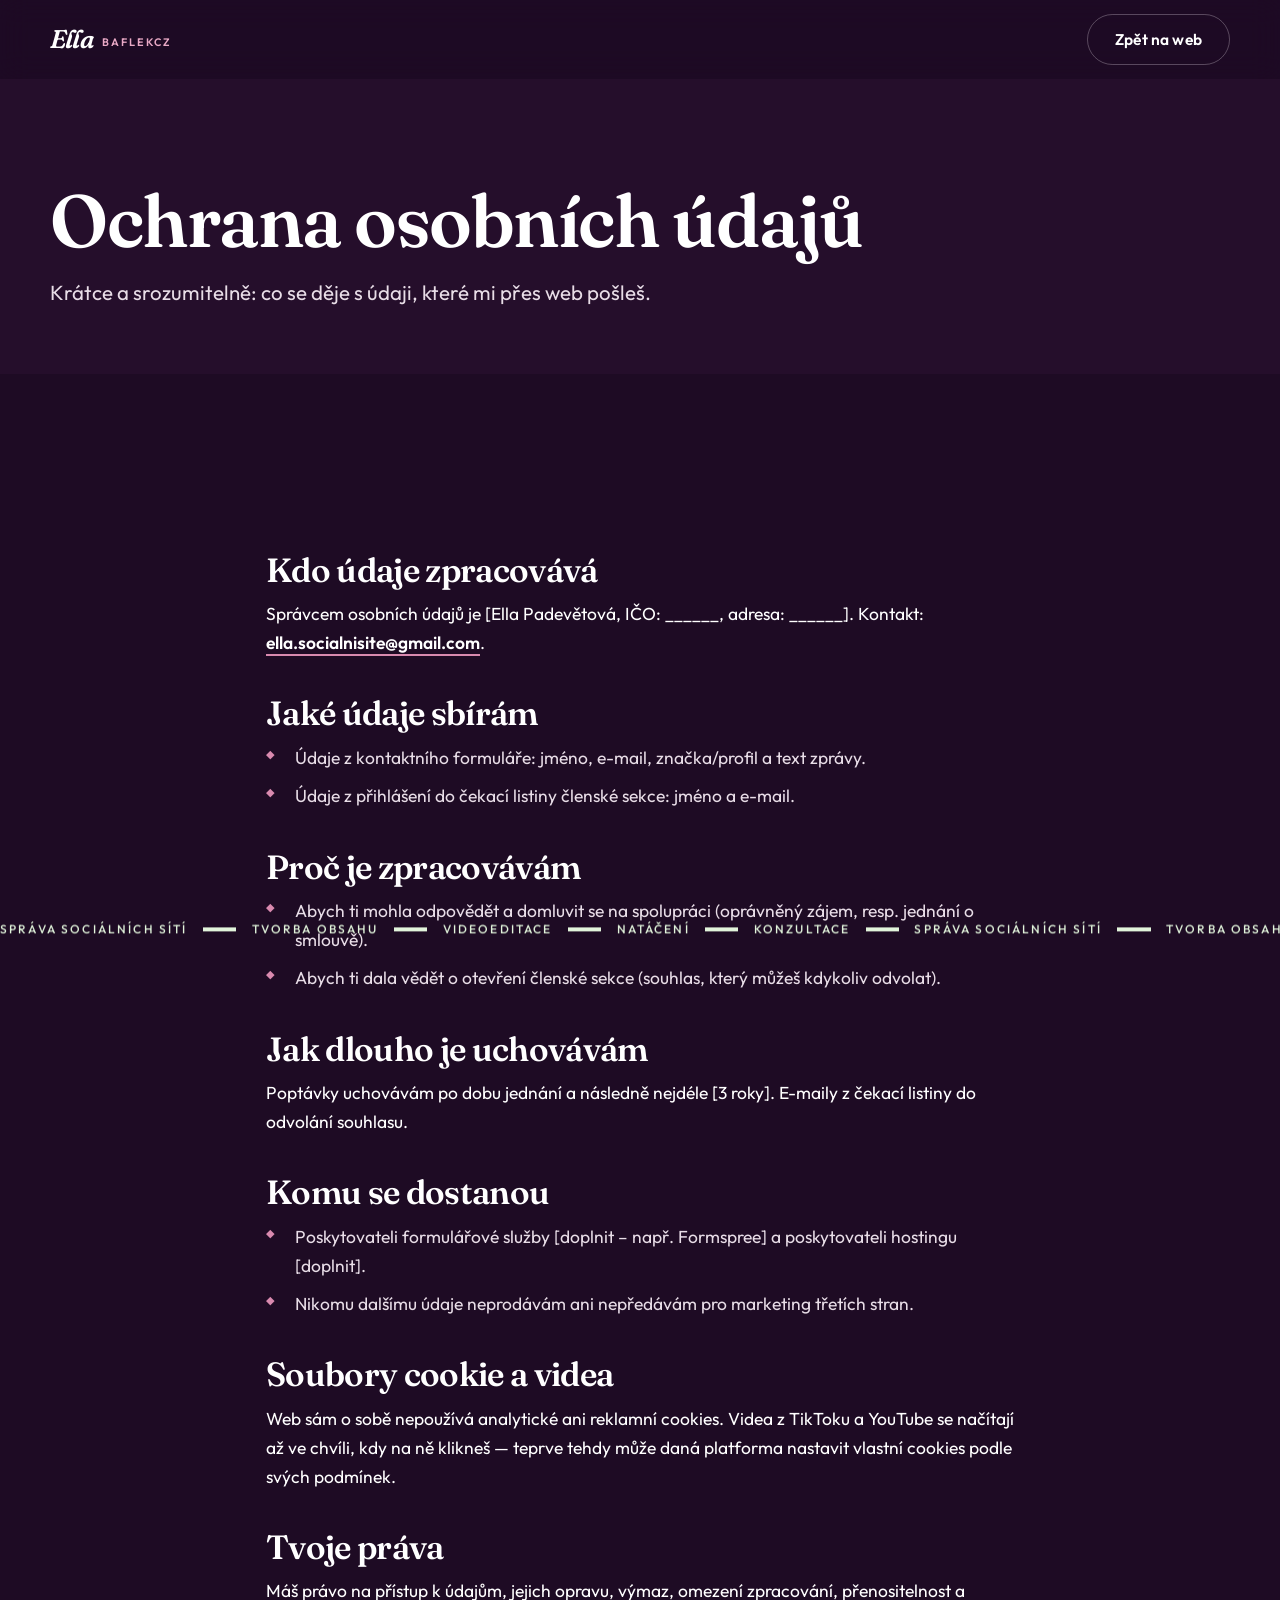
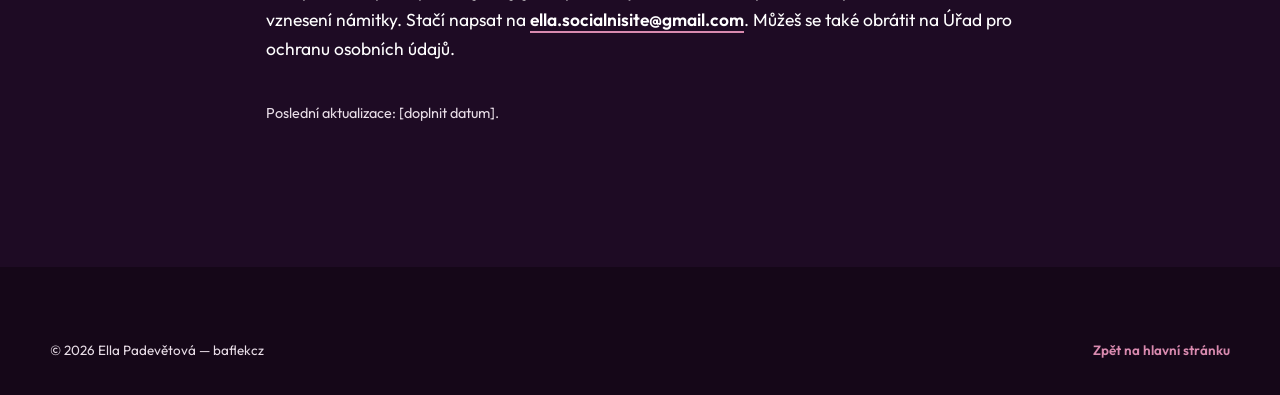
==== commit 30940877: "E-mail změněn na ella.socialnisite@gmail.com Adresa ahoj@baflek.cz nahrazena na všech místech:  - in" ====
--- a/ochrana-osobnich-udaju.html
+++ b/ochrana-osobnich-udaju.html
@@ -45,7 +45,7 @@
       <h2>Kdo údaje zpracovává</h2>
       <p>
         Správcem osobních údajů je [Ella Padevětová, IČO: ______, adresa: ______].
-        Kontakt: <a class="link-underline" href="mailto:ahoj@baflek.cz">ahoj@baflek.cz</a>.
+        Kontakt: <a class="link-underline" href="mailto:ella.socialnisite@gmail.com">ella.socialnisite@gmail.com</a>.
       </p>
 
       <h2>Jaké údaje sbírám</h2>
@@ -83,7 +83,7 @@
       <p>
         Máš právo na přístup k údajům, jejich opravu, výmaz, omezení zpracování,
         přenositelnost a vznesení námitky. Stačí napsat na
-        <a class="link-underline" href="mailto:ahoj@baflek.cz">ahoj@baflek.cz</a>.
+        <a class="link-underline" href="mailto:ella.socialnisite@gmail.com">ella.socialnisite@gmail.com</a>.
         Můžeš se také obrátit na Úřad pro ochranu osobních údajů.
       </p>
 
